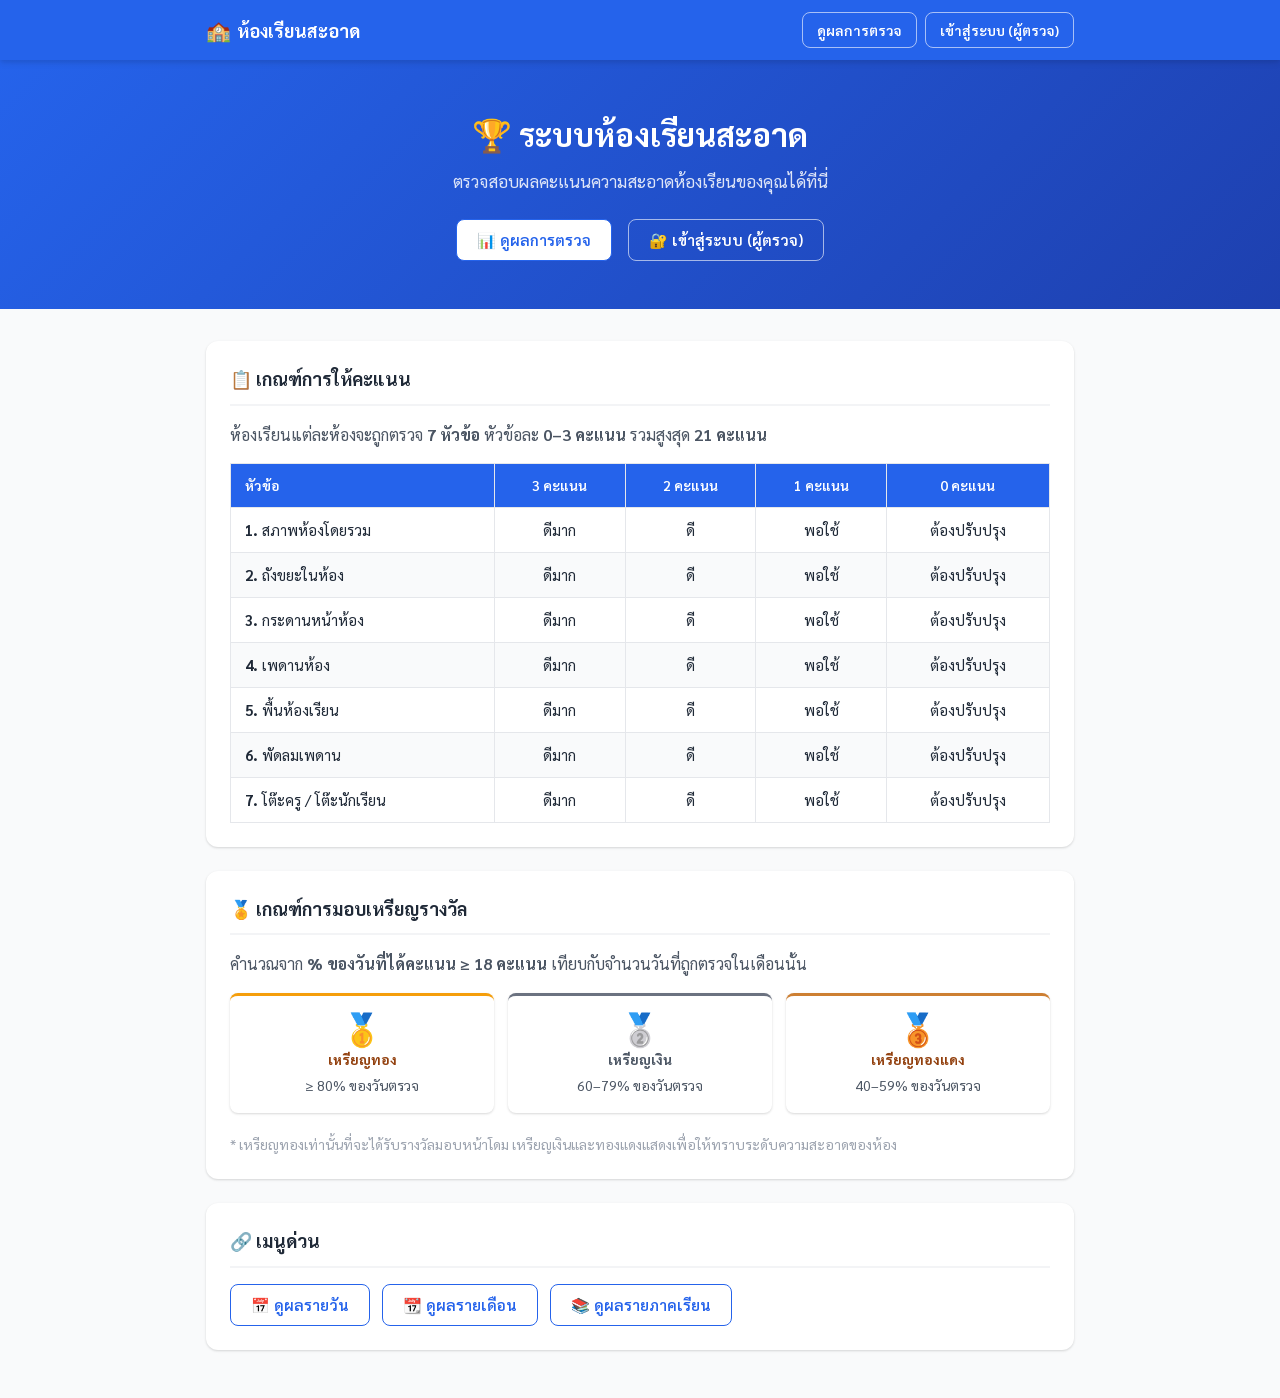
==== index.html @ 4c231464 "Update index.html" ====
<!DOCTYPE html>
<html lang="th">
<head>
  <meta charset="UTF-8" />
  <meta name="viewport" content="width=device-width, initial-scale=1.0" />
  <title>ห้องเรียนสะอาด</title>
  <link rel="preconnect" href="https://fonts.googleapis.com" />
  <link rel="preconnect" href="https://fonts.gstatic.com" crossorigin />
  <link href="https://fonts.googleapis.com/css2?family=Sarabun:wght@400;500;600;700&display=swap" rel="stylesheet" />
  <link rel="stylesheet" href="css/style.css" />
</head>
<body>

  <!-- ── Navbar ─────────────────────────────────────────── -->
  <nav class="navbar">
    <div class="container">
      <a href="index.html" class="navbar-brand">
        <span>🏫</span>ห้องเรียนสะอาด
      </a>
      <div class="navbar-menu">
        <a href="report.html" class="btn btn-ghost btn-sm">ดูผลการตรวจ</a>
        <a href="login.html" class="btn btn-ghost btn-sm" id="btn-inspector">เข้าสู่ระบบ (ผู้ตรวจ)</a>
      </div>
    </div>
  </nav>

  <!-- ── Hero ───────────────────────────────────────────── -->
  <section class="hero">
    <div class="container">
      <h1>🏆 ระบบห้องเรียนสะอาด</h1>
      <p>ตรวจสอบผลคะแนนความสะอาดห้องเรียนของคุณได้ที่นี่</p>
      <div class="hero-actions">
        <a href="report.html" class="btn btn-outline">📊 ดูผลการตรวจ</a>
        <a href="login.html" class="btn btn-ghost" id="hero-btn-inspector">🔐 เข้าสู่ระบบ (ผู้ตรวจ)</a>
      </div>
    </div>
  </section>

  <!-- ── Content ────────────────────────────────────────── -->
  <main class="container" style="padding-bottom: 3rem;">

    <!-- เกณฑ์การตรวจ -->
    <div class="card mb-6">
      <div class="card-title">📋 เกณฑ์การให้คะแนน</div>
      <p style="margin-bottom: 1rem;">
        ห้องเรียนแต่ละห้องจะถูกตรวจ <strong>7 หัวข้อ</strong>
        หัวข้อละ <strong>0–3 คะแนน</strong> รวมสูงสุด <strong>21 คะแนน</strong>
      </p>
      <div style="overflow-x: auto;">
        <table class="report-table">
          <thead>
            <tr>
              <th class="col-left">หัวข้อ</th>
              <th>3 คะแนน</th>
              <th>2 คะแนน</th>
              <th>1 คะแนน</th>
              <th>0 คะแนน</th>
            </tr>
          </thead>
          <tbody id="criteria-table-body"></tbody>
        </table>
      </div>
    </div>

    <!-- เกณฑ์เหรียญ -->
    <div class="card mb-6">
      <div class="card-title">🏅 เกณฑ์การมอบเหรียญรางวัล</div>
      <p style="margin-bottom: 1rem;">
        คำนวณจาก <strong>% ของวันที่ได้คะแนน ≥ 18 คะแนน</strong>
        เทียบกับจำนวนวันที่ถูกตรวจในเดือนนั้น
      </p>
      <div class="stat-grid">
        <div class="stat-box gold">
          <div class="stat-box-number">🥇</div>
          <div class="stat-box-label" style="font-weight:700; color:#92400e;">เหรียญทอง</div>
          <div class="stat-box-label">≥ 80% ของวันตรวจ</div>
        </div>
        <div class="stat-box silver">
          <div class="stat-box-number">🥈</div>
          <div class="stat-box-label" style="font-weight:700; color:#4b5563;">เหรียญเงิน</div>
          <div class="stat-box-label">60–79% ของวันตรวจ</div>
        </div>
        <div class="stat-box bronze">
          <div class="stat-box-number">🥉</div>
          <div class="stat-box-label" style="font-weight:700; color:#92400e;">เหรียญทองแดง</div>
          <div class="stat-box-label">40–59% ของวันตรวจ</div>
        </div>
      </div>
      <p class="text-muted mt-2">
        * เหรียญทองเท่านั้นที่จะได้รับรางวัลมอบหน้าโดม
        เหรียญเงินและทองแดงแสดงเพื่อให้ทราบระดับความสะอาดของห้อง
      </p>
    </div>

    <!-- ลิงก์ด่วน -->
    <div class="card">
      <div class="card-title">🔗 เมนูด่วน</div>
      <div style="display: flex; flex-wrap: wrap; gap: .75rem;">
        <a href="report.html?view=daily" class="btn btn-outline">
          📅 ดูผลรายวัน
        </a>
        <a href="report.html?view=monthly" class="btn btn-outline">
          📆 ดูผลรายเดือน
        </a>
        <a href="report.html?view=term" class="btn btn-outline">
          📚 ดูผลรายภาคเรียน
        </a>
      </div>
    </div>

  </main>

  <!-- ── Scripts ─────────────────────────────────────────── -->
  <script src="js/config.js"></script>
  <script src="js/auth.js"></script>
  <script src="js/api.js"></script>
  <script>
    // ── แสดงหัวข้อการตรวจในตาราง ────────────────────────
    const tbody = document.getElementById('criteria-table-body');
    CONFIG.CRITERIA.forEach((label, i) => {
      const tr = document.createElement('tr');
      tr.innerHTML = `
        <td class="col-left"><strong>${i + 1}.</strong> ${label}</td>
        <td>ดีมาก</td>
        <td>ดี</td>
        <td>พอใช้</td>
        <td>ต้องปรับปรุง</td>
      `;
      tbody.appendChild(tr);
    });

    // ── ถ้า login อยู่แล้ว เปลี่ยนปุ่มเป็น "คีย์คะแนน" ─
    if (isLoggedIn()) {
      const session = getSession();
      document.getElementById('btn-inspector').textContent      = '📝 คีย์คะแนน';
      document.getElementById('btn-inspector').href             = 'input.html';
      document.getElementById('hero-btn-inspector').textContent = `📝 คีย์คะแนน (${session.display_name})`;
      document.getElementById('hero-btn-inspector').href        = 'input.html';
    }

    // ── ถ้าเป็น admin เพิ่มปุ่มเปิด/ปิดระบบ ─────────────
    if (isAdmin()) {
      const adminBar = document.createElement('div');
      adminBar.className = 'card mb-6';
      adminBar.style.borderLeft = '4px solid var(--primary)';
      adminBar.innerHTML = `
        <div class="card-title">⚙️ จัดการระบบ (Admin)</div>
        <div class="flex items-center gap-3" style="flex-wrap:wrap;">
          <div id="system-status" class="text-muted">กำลังตรวจสอบสถานะ...</div>
          <button class="btn btn-outline" id="btn-toggle-system">⏳ โหลด...</button>
        </div>
        <p class="text-muted mt-2" style="font-size:.875rem;">
          เมื่อปิดระบบ เด็กสภาจะไม่สามารถคีย์คะแนนได้ แต่ทุกคนยังดูผลได้ตามปกติ
        </p>
      `;
      // แทรกก่อน card เกณฑ์การตรวจ
      const mainEl = document.querySelector('main .container') || document.querySelector('main');
      mainEl.insertBefore(adminBar, mainEl.firstChild);

      // โหลดสถานะปัจจุบัน
      async function loadSystemStatus() {
        const res = await API.getSystemStatus();
        updateSystemUI(res.system_open);
      }

      function updateSystemUI(isOpen) {
        const statusEl = document.getElementById('system-status');
        const btnEl    = document.getElementById('btn-toggle-system');
        if (isOpen) {
          statusEl.innerHTML = '<span class="badge-pass">✅ ระบบเปิดอยู่</span>';
          btnEl.textContent  = '🔒 ปิดการคีย์คะแนน';
          btnEl.className    = 'btn btn-danger';
        } else {
          statusEl.innerHTML = '<span class="badge-fail">🔒 ระบบปิดอยู่</span>';
          btnEl.textContent  = '🔓 เปิดการคีย์คะแนน';
          btnEl.className    = 'btn btn-success';
        }
      }

      document.getElementById('btn-toggle-system').addEventListener('click', async () => {
        const btn = document.getElementById('btn-toggle-system');
        btn.disabled    = true;
        btn.textContent = '⏳ กำลังดำเนินการ...';
        try {
          const res = await API.toggleSystem();
          if (res.success) {
            updateSystemUI(res.system_open);
          } else {
            alert('เกิดข้อผิดพลาด: ' + res.message);
            btn.disabled = false;
          }
        } catch (err) {
          alert('เชื่อมต่อ server ไม่ได้');
          btn.disabled = false;
        }
      });

      loadSystemStatus();
    }
  </script>

</body>
</html>
---- css/style.css ----
/* ============================================================
   style.css
   ตกแต่งทุกหน้าของระบบห้องเรียนสะอาด
   ============================================================ */

/* ── Reset & Base ─────────────────────────────────────────── */
*, *::before, *::after {
  box-sizing: border-box;
  margin: 0;
  padding: 0;
}

:root {
  --primary       : #2563eb;
  --primary-dark  : #1d4ed8;
  --primary-light : #eff6ff;
  --success       : #16a34a;
  --success-light : #f0fdf4;
  --danger        : #dc2626;
  --danger-light  : #fef2f2;
  --warning       : #d97706;
  --warning-light : #fffbeb;
  --gray-50       : #f9fafb;
  --gray-100      : #f3f4f6;
  --gray-200      : #e5e7eb;
  --gray-400      : #9ca3af;
  --gray-600      : #4b5563;
  --gray-800      : #1f2937;
  --white         : #ffffff;
  --radius        : 8px;
  --radius-lg     : 12px;
  --shadow        : 0 1px 3px rgba(0,0,0,.10), 0 1px 2px rgba(0,0,0,.06);
  --shadow-md     : 0 4px 6px rgba(0,0,0,.07), 0 2px 4px rgba(0,0,0,.06);
  --transition    : .2s ease;
  --gold          : #f59e0b;
  --gold-light    : #fffbeb;
  --silver        : #6b7280;
  --silver-light  : #f3f4f6;
  --bronze        : #92400e;
  --bronze-light  : #fef3c7;
}

html { font-size: 16px; }

body {
  font-family: 'Sarabun', 'Noto Sans Thai', sans-serif;
  background : var(--gray-50);
  color      : var(--gray-800);
  min-height : 100vh;
  line-height: 1.6;
}

/* ── Typography ───────────────────────────────────────────── */
h1 { font-size: 1.75rem; font-weight: 700; }
h2 { font-size: 1.375rem; font-weight: 700; }
h3 { font-size: 1.125rem; font-weight: 600; }
p  { color: var(--gray-600); }

/* ── Layout ───────────────────────────────────────────────── */
.container {
  max-width : 900px;
  margin    : 0 auto;
  padding   : 0 1rem;
}

.container-sm {
  max-width: 480px;
  margin   : 0 auto;
  padding  : 0 1rem;
}

/* ── Navbar ───────────────────────────────────────────────── */
.navbar {
  background   : var(--primary);
  color        : var(--white);
  padding      : .75rem 0;
  box-shadow   : var(--shadow-md);
  position     : sticky;
  top          : 0;
  z-index      : 100;
}

.navbar .container {
  display        : flex;
  align-items    : center;
  justify-content: space-between;
}

.navbar-brand {
  font-size  : 1.125rem;
  font-weight: 700;
  color      : var(--white);
  text-decoration: none;
}

.navbar-brand span {
  font-size  : 1.25rem;
  margin-right: .4rem;
}

.navbar-menu {
  display    : flex;
  align-items: center;
  gap        : .5rem;
}

.navbar-user {
  font-size: .875rem;
  opacity  : .85;
}

/* ── Buttons ──────────────────────────────────────────────── */
.btn {
  display        : inline-flex;
  align-items    : center;
  justify-content: center;
  gap            : .375rem;
  padding        : .5rem 1.25rem;
  border-radius  : var(--radius);
  border         : none;
  font-size      : .9375rem;
  font-family    : inherit;
  font-weight    : 600;
  cursor         : pointer;
  transition     : background var(--transition), transform var(--transition);
  text-decoration: none;
  white-space    : nowrap;
}

.btn:active { transform: scale(.97); }

.btn-primary {
  background: var(--primary);
  color     : var(--white);
}
.btn-primary:hover { background: var(--primary-dark); }

.btn-success {
  background: var(--success);
  color     : var(--white);
}
.btn-success:hover { background: #15803d; }

.btn-danger {
  background: var(--danger);
  color     : var(--white);
}
.btn-danger:hover { background: #b91c1c; }

.btn-outline {
  background: var(--white);
  color     : var(--primary);
  border    : 1.5px solid var(--primary);
}
.btn-outline:hover {
  background: var(--primary-light);
}

.btn-ghost {
  background: transparent;
  color     : var(--white);
  border    : 1.5px solid rgba(255,255,255,.6);
}
.btn-ghost:hover { background: rgba(255,255,255,.15); }

.btn-sm {
  padding  : .375rem .875rem;
  font-size: .875rem;
}

.btn-full { width: 100%; }

.btn:disabled {
  opacity: .55;
  cursor : not-allowed;
  transform: none;
}

/* ── Card ─────────────────────────────────────────────────── */
.card {
  background   : var(--white);
  border-radius: var(--radius-lg);
  box-shadow   : var(--shadow);
  padding      : 1.5rem;
}

.card-title {
  font-size    : 1.125rem;
  font-weight  : 700;
  margin-bottom: 1rem;
  padding-bottom: .625rem;
  border-bottom: 2px solid var(--gray-100);
}

/* ── Form ─────────────────────────────────────────────────── */
.form-group {
  margin-bottom: 1.125rem;
}

.form-label {
  display      : block;
  font-weight  : 600;
  font-size    : .9375rem;
  margin-bottom: .375rem;
  color        : var(--gray-800);
}

.form-control {
  width        : 100%;
  padding      : .5625rem .875rem;
  border       : 1.5px solid var(--gray-200);
  border-radius: var(--radius);
  font-size    : 1rem;
  font-family  : inherit;
  color        : var(--gray-800);
  background   : var(--white);
  transition   : border-color var(--transition), box-shadow var(--transition);
  appearance   : none;
}

.form-control:focus {
  outline     : none;
  border-color: var(--primary);
  box-shadow  : 0 0 0 3px rgba(37,99,235,.15);
}

select.form-control { cursor: pointer; }

/* ── Score Input (หน้าคีย์คะแนน) ─────────────────────────── */
.score-table {
  width          : 100%;
  border-collapse: collapse;
  font-size      : .9375rem;
}

.score-table th,
.score-table td {
  padding: .625rem .75rem;
  text-align: left;
  border-bottom: 1px solid var(--gray-100);
}

.score-table th {
  background : var(--gray-50);
  font-weight: 600;
  color      : var(--gray-600);
  font-size  : .875rem;
}

.score-table tbody tr:last-child td { border-bottom: none; }

.score-table tbody tr:hover { background: var(--gray-50); }

/* Radio score buttons 0-3 */
.score-options {
  display: flex;
  gap    : .375rem;
}

.score-options input[type="radio"] { display: none; }

.score-options label {
  display        : flex;
  align-items    : center;
  justify-content: center;
  width          : 2.25rem;
  height         : 2.25rem;
  border-radius  : var(--radius);
  border         : 1.5px solid var(--gray-200);
  font-weight    : 700;
  font-size      : 1rem;
  cursor         : pointer;
  transition     : all var(--transition);
  color          : var(--gray-600);
}

.score-options input[type="radio"]:checked + label {
  background  : var(--primary);
  border-color: var(--primary);
  color       : var(--white);
}

.score-options label:hover {
  border-color: var(--primary);
  color       : var(--primary);
}

.score-total-row td {
  font-weight: 700;
  font-size  : 1rem;
  background : var(--primary-light) !important;
  color      : var(--primary);
}

/* ── Alert / Toast ────────────────────────────────────────── */
.alert {
  padding      : .75rem 1rem;
  border-radius: var(--radius);
  font-size    : .9375rem;
  font-weight  : 500;
  margin-bottom: 1rem;
}

.alert-success {
  background: var(--success-light);
  color     : var(--success);
  border    : 1px solid #bbf7d0;
}

.alert-danger {
  background: var(--danger-light);
  color     : var(--danger);
  border    : 1px solid #fecaca;
}

.alert-warning {
  background: var(--warning-light);
  color     : var(--warning);
  border    : 1px solid #fde68a;
}

/* ── Table (สรุปผล) ───────────────────────────────────────── */
.report-table {
  width          : 100%;
  border-collapse: collapse;
  font-size      : .9375rem;
}

.report-table th,
.report-table td {
  padding   : .625rem .875rem;
  text-align: center;
  border    : 1px solid var(--gray-200);
}

.report-table th {
  background : var(--primary);
  color      : var(--white);
  font-weight: 600;
  font-size  : .875rem;
}

.report-table th.col-left,
.report-table td.col-left {
  text-align: left;
}

.report-table tbody tr:nth-child(even) {
  background: var(--gray-50);
}

.report-table tbody tr:hover {
  background: var(--primary-light);
}

/* ── Medal badges ─────────────────────────────────────────── */
.medal-badge {
  display      : inline-flex;
  align-items  : center;
  gap          : .25rem;
  padding      : .25rem .625rem;
  border-radius: 999px;
  font-size    : .8125rem;
  font-weight  : 700;
}

.medal-gold {
  background: var(--gold-light);
  color     : #92400e;
  border    : 1px solid #fcd34d;
}

.medal-silver {
  background: var(--silver-light);
  color     : var(--silver);
  border    : 1px solid var(--gray-200);
}

.medal-bronze {
  background: var(--bronze-light);
  color     : var(--bronze);
  border    : 1px solid #fcd34d;
}

/* ── Passed / Failed badge ────────────────────────────────── */
.badge-pass {
  background: var(--success-light);
  color     : var(--success);
  border    : 1px solid #bbf7d0;
  padding   : .2rem .6rem;
  border-radius: 999px;
  font-size : .8125rem;
  font-weight: 600;
}

.badge-fail {
  background: var(--danger-light);
  color     : var(--danger);
  border    : 1px solid #fecaca;
  padding   : .2rem .6rem;
  border-radius: 999px;
  font-size : .8125rem;
  font-weight: 600;
}

/* ── Loading spinner ──────────────────────────────────────── */
.spinner-wrap {
  display        : flex;
  flex-direction : column;
  align-items    : center;
  justify-content: center;
  padding        : 3rem 0;
  gap            : .75rem;
  color          : var(--gray-400);
}

.spinner {
  width        : 2rem;
  height       : 2rem;
  border       : 3px solid var(--gray-200);
  border-top   : 3px solid var(--primary);
  border-radius: 50%;
  animation    : spin .7s linear infinite;
}

@keyframes spin {
  to { transform: rotate(360deg); }
}

/* ── Filter bar ───────────────────────────────────────────── */
.filter-bar {
  display   : flex;
  flex-wrap : wrap;
  gap       : .75rem;
  align-items: flex-end;
  margin-bottom: 1.25rem;
}

.filter-bar .form-group { margin-bottom: 0; }

/* ── Summary stat boxes ───────────────────────────────────── */
.stat-grid {
  display              : grid;
  grid-template-columns: repeat(auto-fit, minmax(140px, 1fr));
  gap                  : .875rem;
  margin-bottom        : 1.25rem;
}

.stat-box {
  background   : var(--white);
  border-radius: var(--radius);
  padding      : 1rem;
  text-align   : center;
  box-shadow   : var(--shadow);
  border-top   : 3px solid var(--gray-200);
}

.stat-box.gold   { border-top-color: var(--gold); }
.stat-box.silver { border-top-color: var(--silver); }
.stat-box.bronze { border-top-color: #cd7f32; }

.stat-box-number {
  font-size  : 2rem;
  font-weight: 700;
  line-height: 1;
}

.stat-box-label {
  font-size : .875rem;
  color     : var(--gray-600);
  margin-top: .25rem;
}

/* ── Page hero (หน้าหลัก) ─────────────────────────────────── */
.hero {
  background   : linear-gradient(135deg, var(--primary) 0%, #1e40af 100%);
  color        : var(--white);
  padding      : 3rem 0;
  text-align   : center;
  margin-bottom: 2rem;
}

.hero h1 { font-size: 2rem; margin-bottom: .5rem; }
.hero p  { color: rgba(255,255,255,.85); font-size: 1.0625rem; }

.hero-actions {
  display        : flex;
  justify-content: center;
  gap            : 1rem;
  margin-top     : 1.5rem;
  flex-wrap      : wrap;
}

/* ── Utility ──────────────────────────────────────────────── */
.mt-1 { margin-top: .25rem; }
.mt-2 { margin-top: .5rem; }
.mt-3 { margin-top: .75rem; }
.mt-4 { margin-top: 1rem; }
.mb-4 { margin-bottom: 1rem; }
.mb-6 { margin-bottom: 1.5rem; }
.text-center { text-align: center; }
.text-right  { text-align: right; }
.text-muted  { color: var(--gray-400); font-size: .875rem; }
.text-success { color: var(--success); }
.text-danger  { color: var(--danger); }
.hidden { display: none !important; }
.flex   { display: flex; }
.gap-2  { gap: .5rem; }
.gap-3  { gap: .75rem; }
.items-center { align-items: center; }
.justify-between { justify-content: space-between; }

/* ── Responsive ───────────────────────────────────────────── */
@media (max-width: 640px) {
  h1 { font-size: 1.5rem; }
  .hero h1 { font-size: 1.625rem; }
  .hero { padding: 2rem 0; }

  .score-table th:nth-child(1),
  .score-table td:nth-child(1) {
    font-size: .875rem;
  }

  .filter-bar { flex-direction: column; }
  .filter-bar .form-group,
  .filter-bar .btn { width: 100%; }

  .stat-grid { grid-template-columns: repeat(3, 1fr); }

  .report-table { font-size: .8125rem; }
  .report-table th,
  .report-table td { padding: .5rem .5rem; }
}
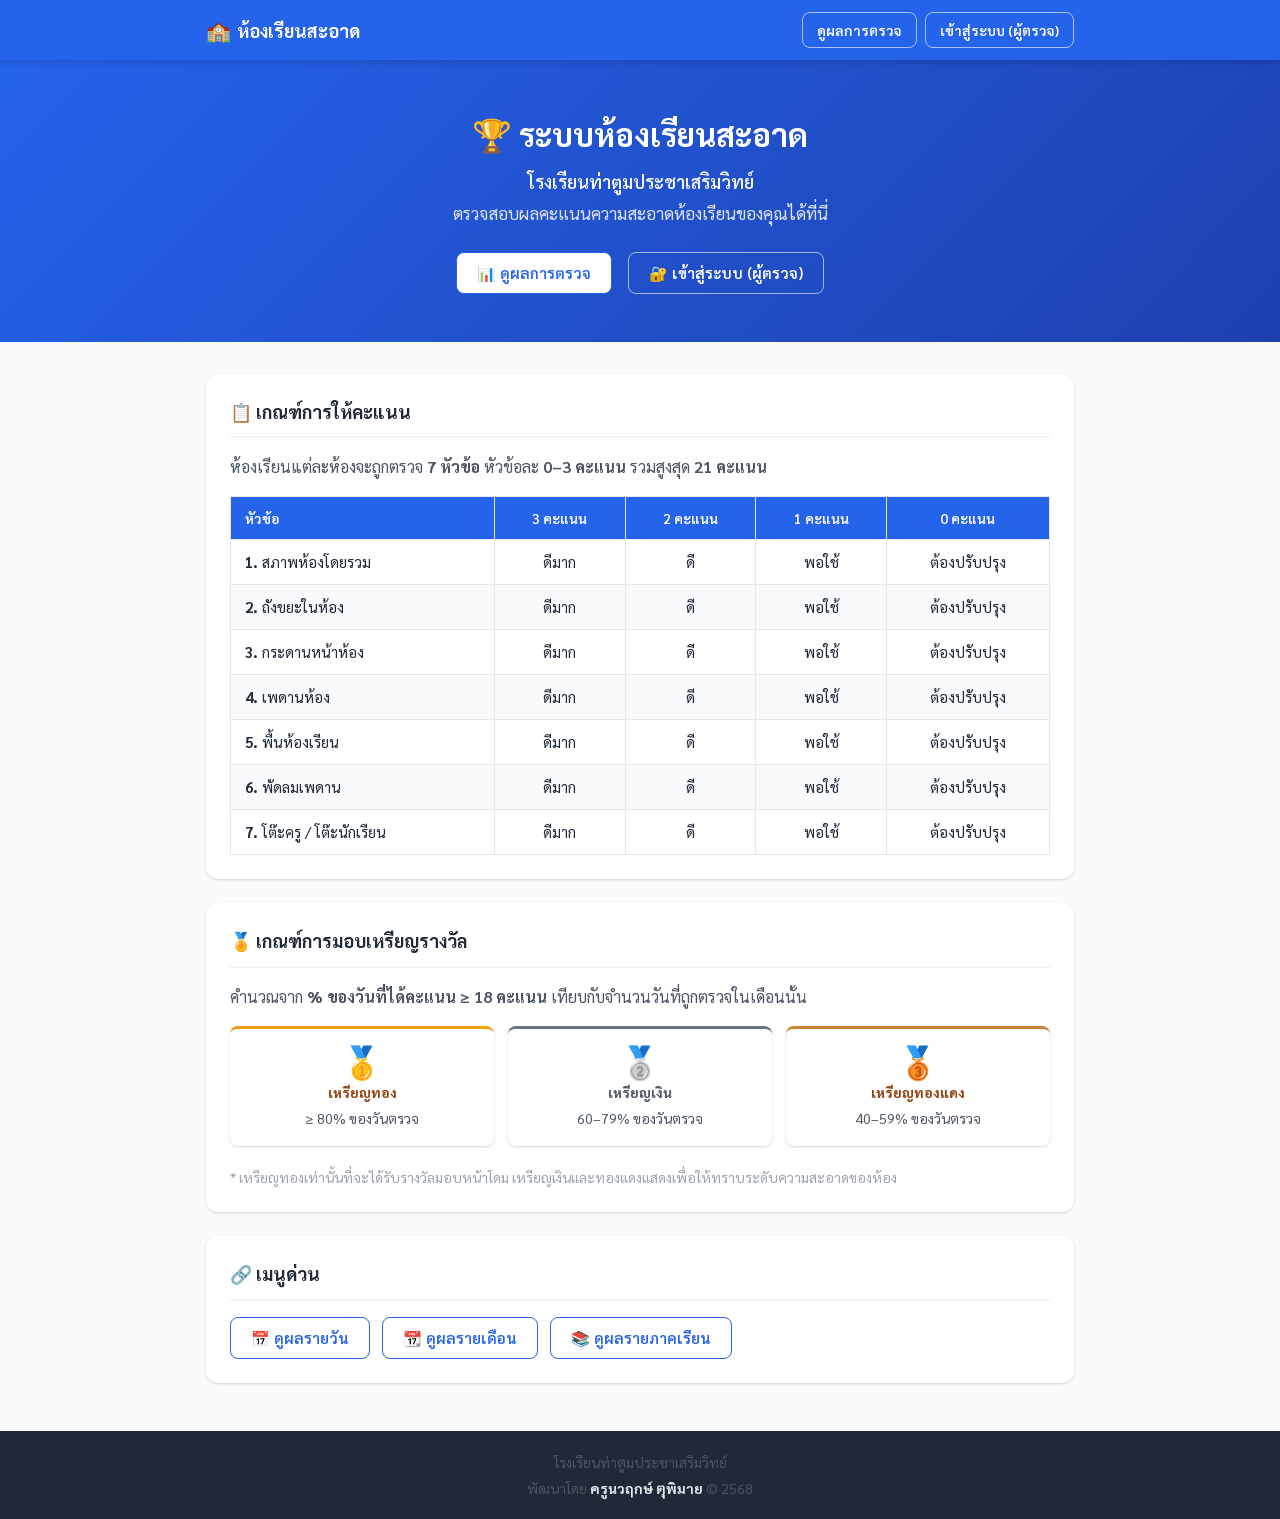
==== commit 3f93d759: "Update index.html" ====
--- a/index.html
+++ b/index.html
@@ -28,6 +28,9 @@
   <section class="hero">
     <div class="container">
       <h1>🏆 ระบบห้องเรียนสะอาด</h1>
+      <p style="font-size:1.125rem; font-weight:600; color:rgba(255,255,255,.95); margin-bottom:.25rem;">
+        โรงเรียนท่าตูมประชาเสริมวิทย์
+      </p>
       <p>ตรวจสอบผลคะแนนความสะอาดห้องเรียนของคุณได้ที่นี่</p>
       <div class="hero-actions">
         <a href="report.html" class="btn btn-outline">📊 ดูผลการตรวจ</a>
@@ -110,7 +113,11 @@
 
   </main>
 
-  <!-- ── Scripts ─────────────────────────────────────────── -->
+  <!-- ── Footer ─────────────────────────────────────────── -->
+  <footer style="background:var(--gray-800); color:var(--gray-400); text-align:center; padding:1.25rem 1rem; font-size:.875rem;">
+    <p>โรงเรียนท่าตูมประชาเสริมวิทย์</p>
+    <p style="margin-top:.25rem;">พัฒนาโดย <strong style="color:var(--gray-200);">ครูนวฤกษ์ ตุพิมาย</strong> © 2568</p>
+  </footer>
   <script src="js/config.js"></script>
   <script src="js/auth.js"></script>
   <script src="js/api.js"></script>
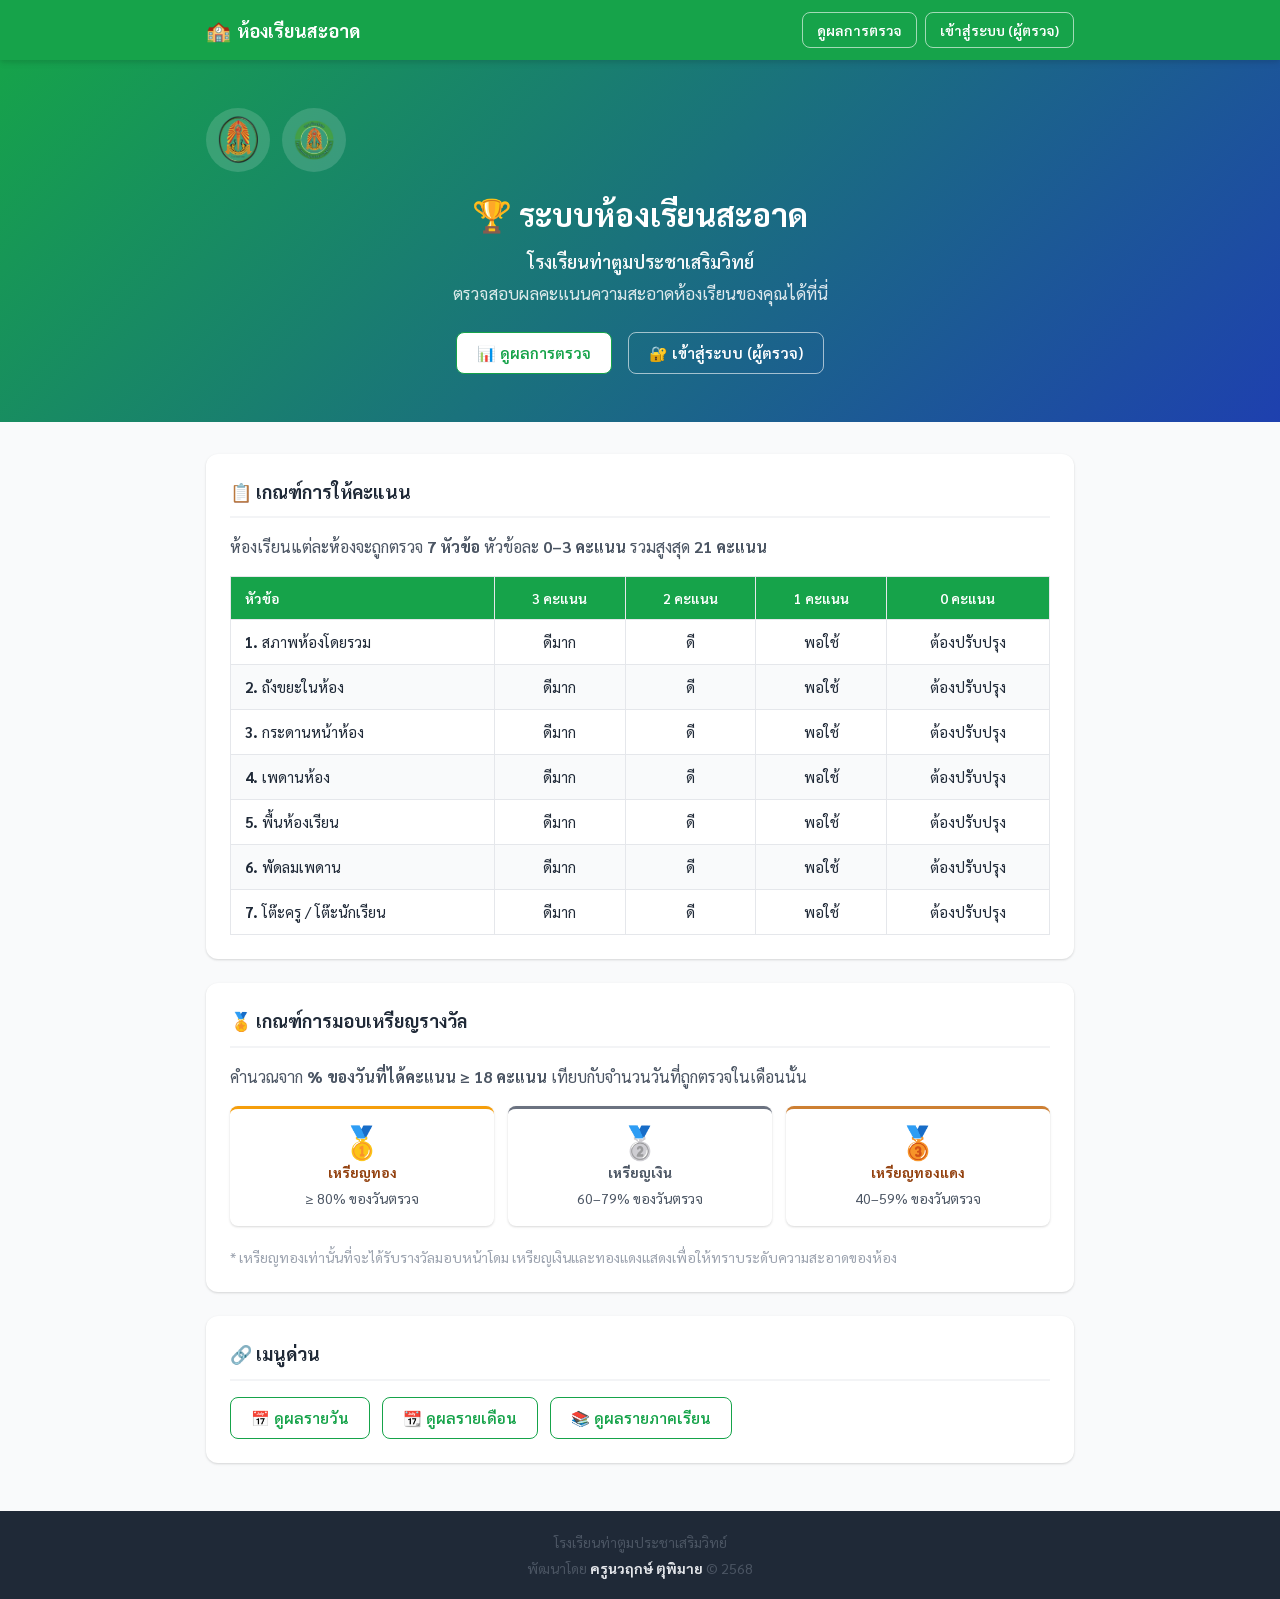
==== commit 089a5647: "Update index.html" ====
--- a/index.html
+++ b/index.html
@@ -27,6 +27,13 @@
   <!-- ── Hero ───────────────────────────────────────────── -->
   <section class="hero">
     <div class="container">
+      <!-- โลโก้ -->
+      <div style="display:flex; align-items:center; gap:.75rem; margin-bottom:1rem;">
+        <img src="images/school-logo.png" alt="โลโก้โรงเรียน"
+             style="width:64px; height:64px; object-fit:contain; border-radius:50%; background:rgba(255,255,255,.15); padding:4px;" />
+        <img src="images/council-logo.png" alt="โลโก้สภานักเรียน"
+             style="width:64px; height:64px; object-fit:contain; border-radius:50%; background:rgba(255,255,255,.15); padding:4px;" />
+      </div>
       <h1>🏆 ระบบห้องเรียนสะอาด</h1>
       <p style="font-size:1.125rem; font-weight:600; color:rgba(255,255,255,.95); margin-bottom:.25rem;">
         โรงเรียนท่าตูมประชาเสริมวิทย์
--- a/css/style.css
+++ b/css/style.css
@@ -11,9 +11,9 @@
 }
 
 :root {
-  --primary       : #2563eb;
-  --primary-dark  : #1d4ed8;
-  --primary-light : #eff6ff;
+  --primary       : #16A34A;
+  --primary-dark  : #15803D;
+  --primary-light : #F0FDF4;
   --success       : #16a34a;
   --success-light : #f0fdf4;
   --danger        : #dc2626;
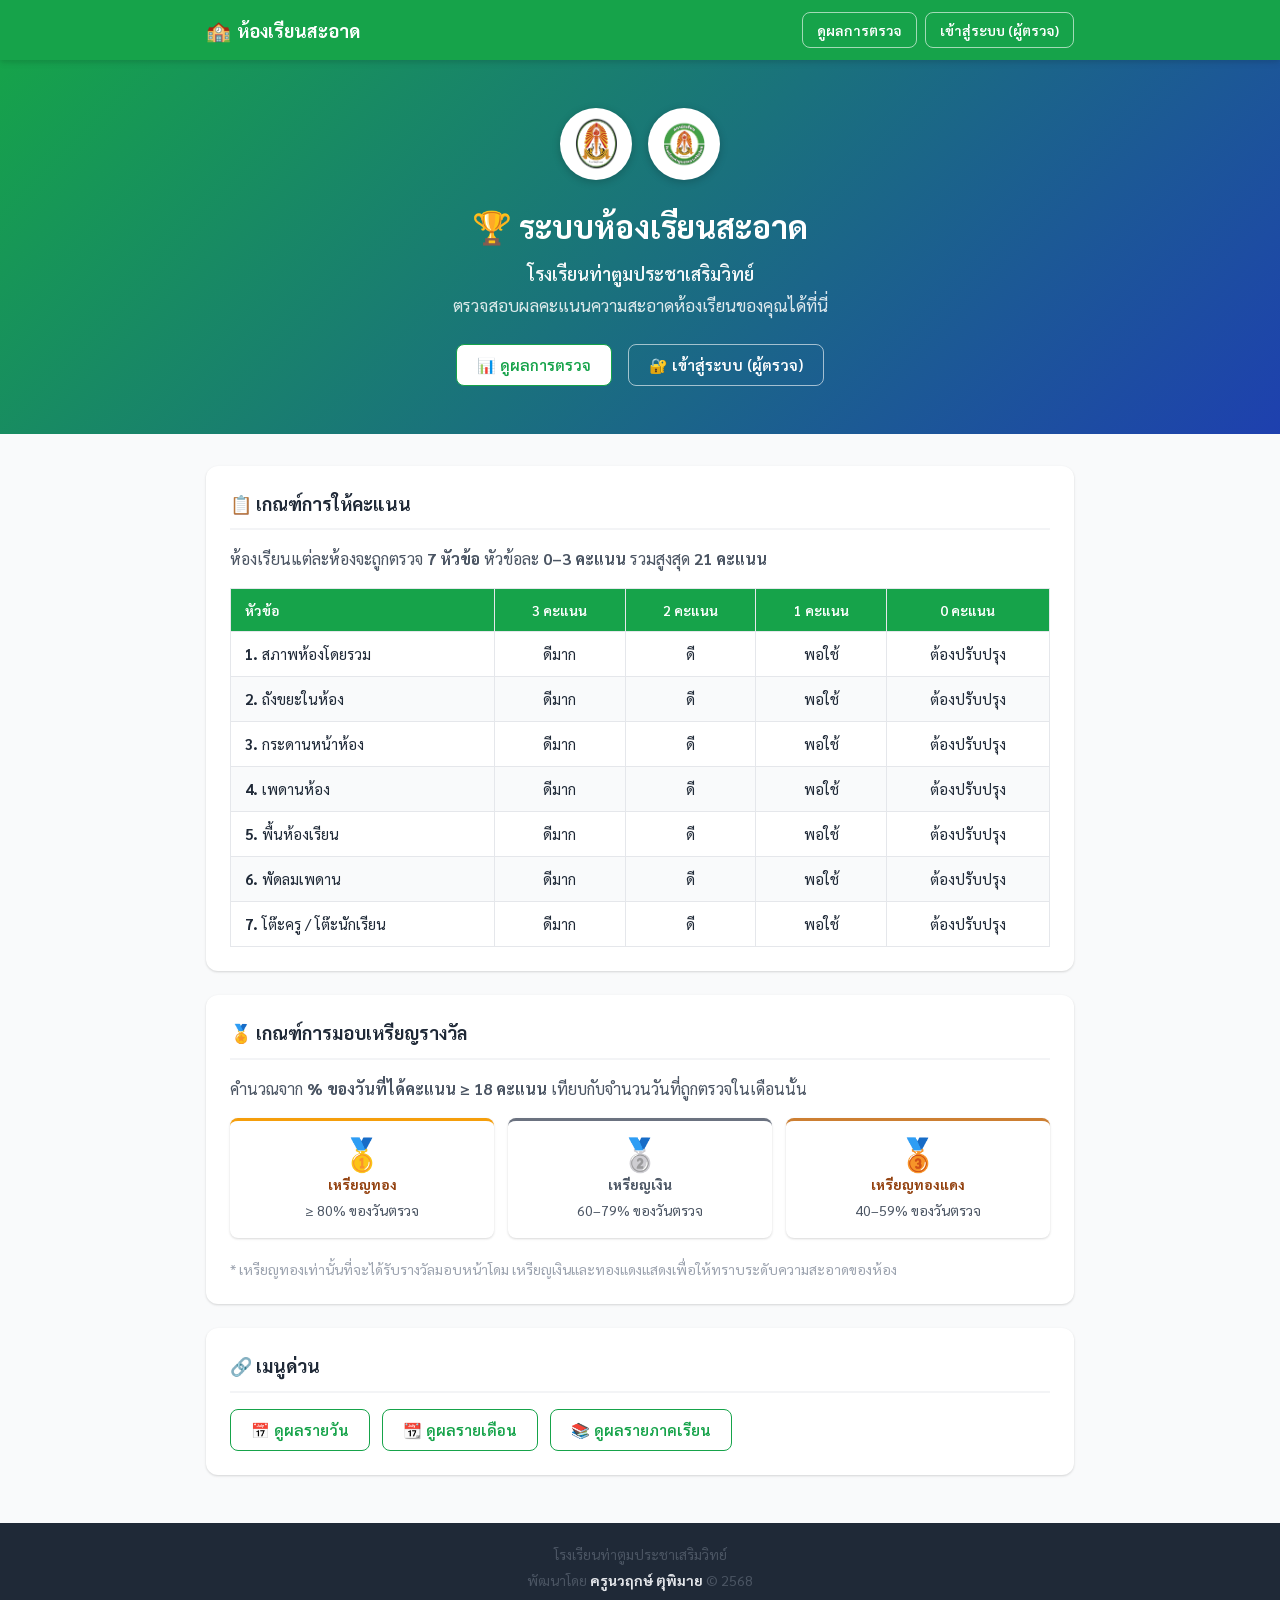
==== commit 421523a9: "Update index.html" ====
--- a/index.html
+++ b/index.html
@@ -28,11 +28,11 @@
   <section class="hero">
     <div class="container">
       <!-- โลโก้ -->
-      <div style="display:flex; align-items:center; gap:.75rem; margin-bottom:1rem;">
+      <div style="display:flex; align-items:center; justify-content:center; gap:1rem; margin-bottom:1.25rem;">
         <img src="images/school-logo.png" alt="โลโก้โรงเรียน"
-             style="width:64px; height:64px; object-fit:contain; border-radius:50%; background:rgba(255,255,255,.15); padding:4px;" />
+             style="width:72px; height:72px; object-fit:contain; border-radius:50%; background:#ffffff; padding:6px; box-shadow:0 2px 8px rgba(0,0,0,.2);" />
         <img src="images/council-logo.png" alt="โลโก้สภานักเรียน"
-             style="width:64px; height:64px; object-fit:contain; border-radius:50%; background:rgba(255,255,255,.15); padding:4px;" />
+             style="width:72px; height:72px; object-fit:contain; border-radius:50%; background:#ffffff; padding:6px; box-shadow:0 2px 8px rgba(0,0,0,.2);" />
       </div>
       <h1>🏆 ระบบห้องเรียนสะอาด</h1>
       <p style="font-size:1.125rem; font-weight:600; color:rgba(255,255,255,.95); margin-bottom:.25rem;">
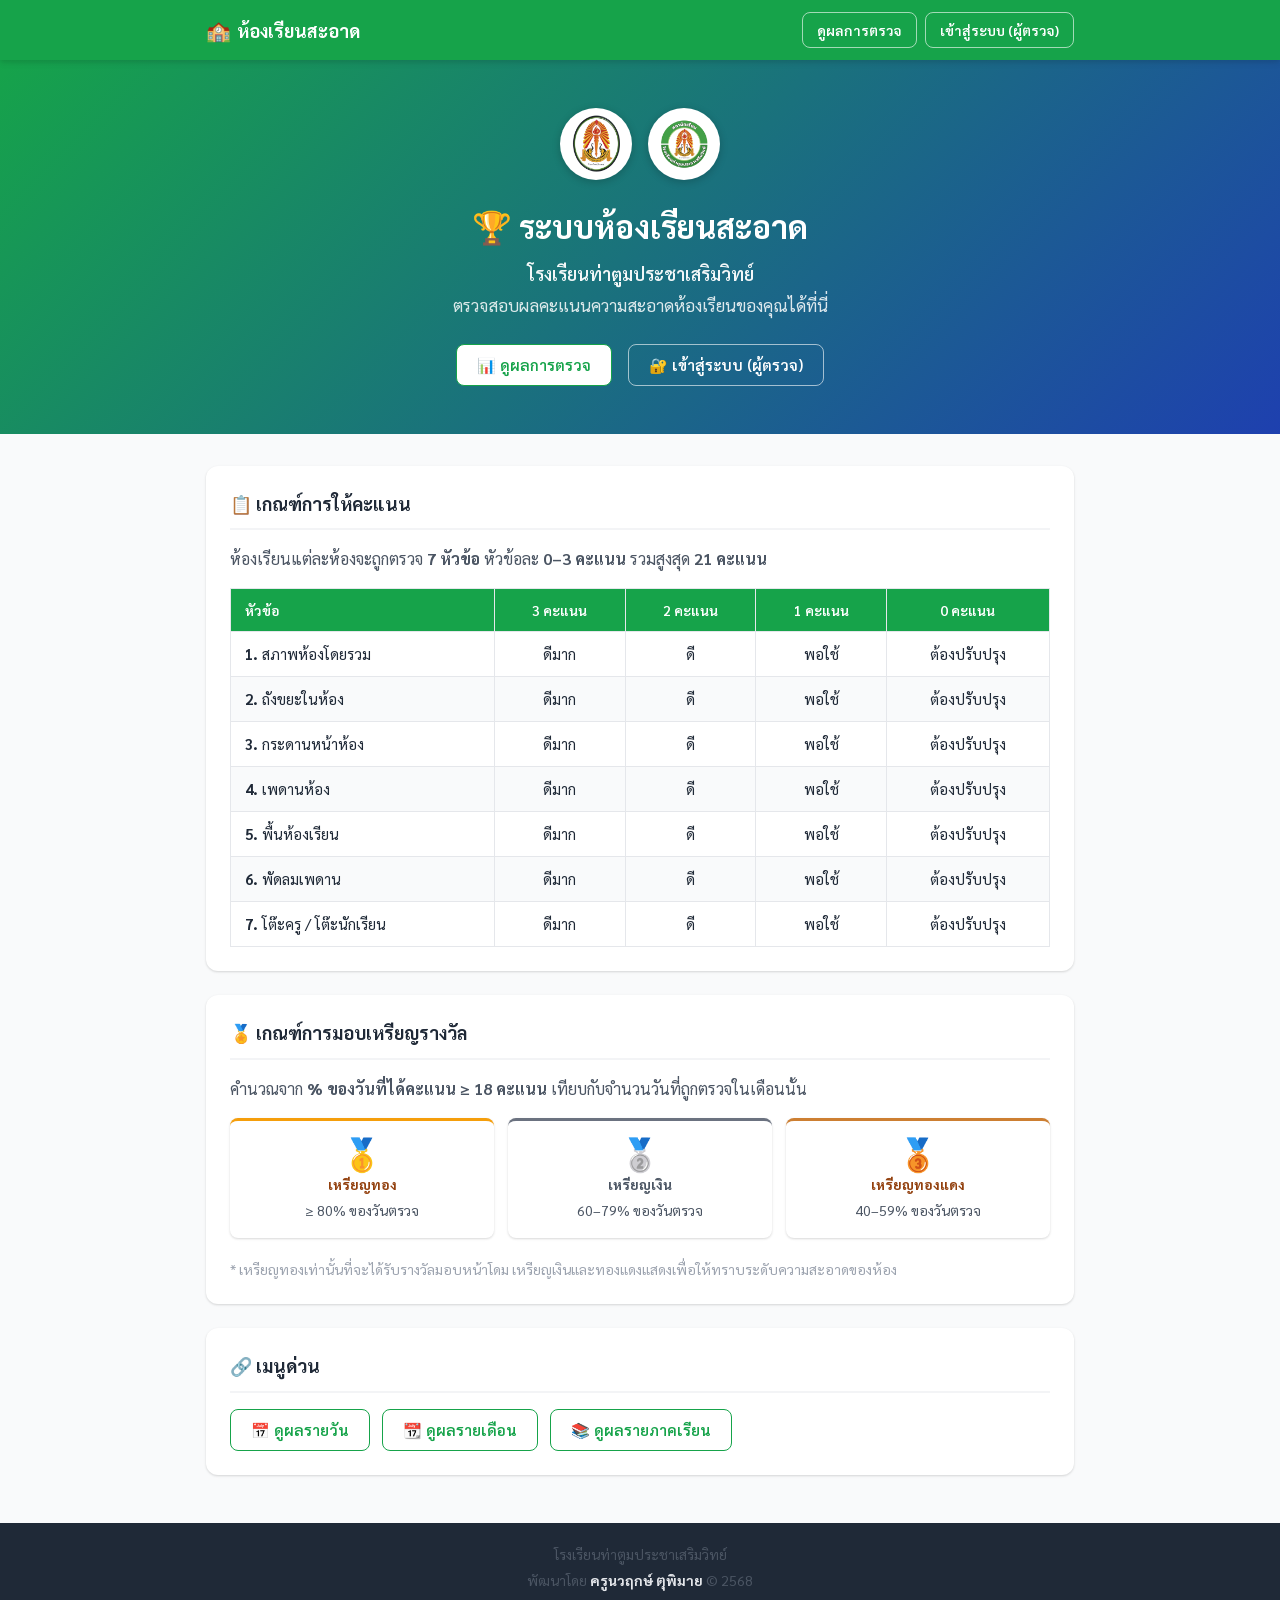
==== commit 1f6b9b9e: "Update index.html" ====
--- a/index.html
+++ b/index.html
@@ -30,9 +30,9 @@
       <!-- โลโก้ -->
       <div style="display:flex; align-items:center; justify-content:center; gap:1rem; margin-bottom:1.25rem;">
         <img src="images/school-logo.png" alt="โลโก้โรงเรียน"
-             style="width:72px; height:72px; object-fit:contain; border-radius:50%; background:#ffffff; padding:6px; box-shadow:0 2px 8px rgba(0,0,0,.2);" />
+             style="width:72px; height:72px; object-fit:contain; border-radius:50%; background:#ffffff; padding:2px; box-shadow:0 2px 8px rgba(0,0,0,.2);" />
         <img src="images/council-logo.png" alt="โลโก้สภานักเรียน"
-             style="width:72px; height:72px; object-fit:contain; border-radius:50%; background:#ffffff; padding:6px; box-shadow:0 2px 8px rgba(0,0,0,.2);" />
+             style="width:72px; height:72px; object-fit:contain; border-radius:50%; background:#ffffff; padding:2px; box-shadow:0 2px 8px rgba(0,0,0,.2);" />
       </div>
       <h1>🏆 ระบบห้องเรียนสะอาด</h1>
       <p style="font-size:1.125rem; font-weight:600; color:rgba(255,255,255,.95); margin-bottom:.25rem;">
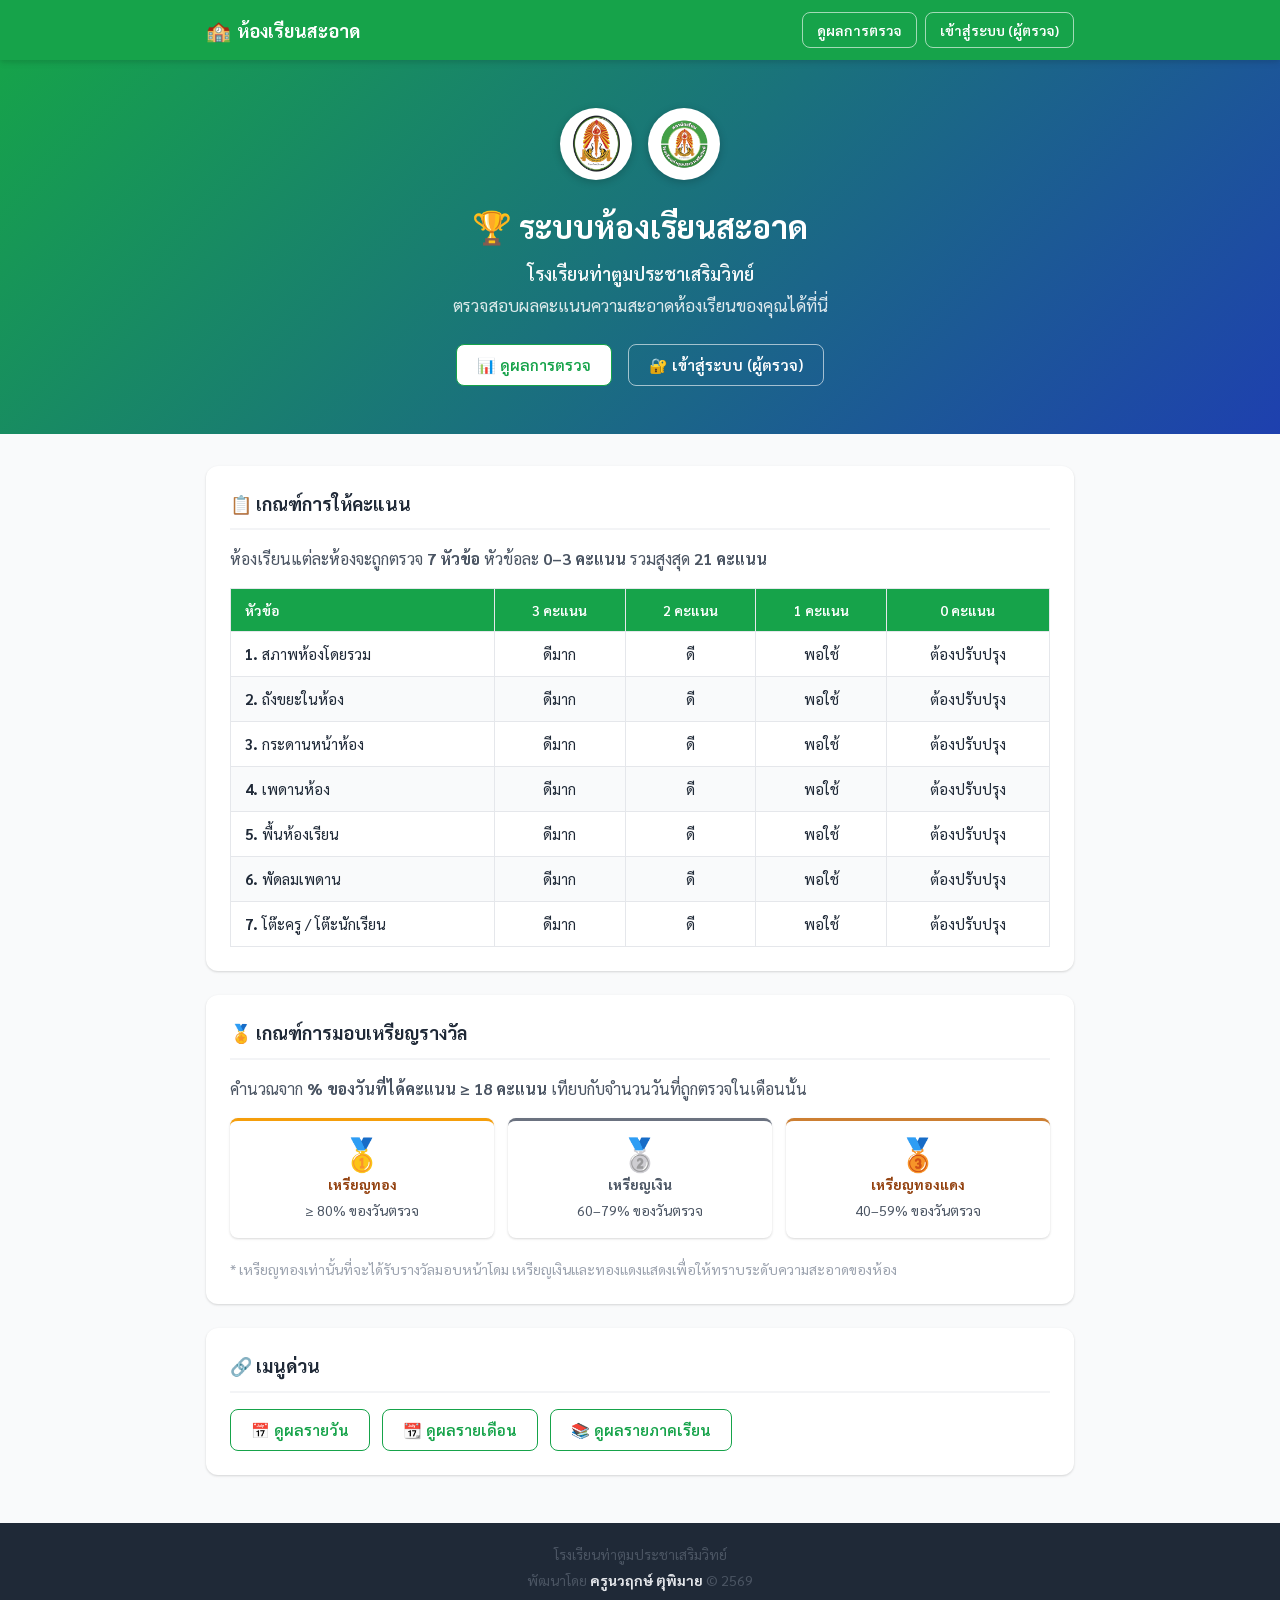
==== commit 6751b08a: "Update index.html" ====
--- a/index.html
+++ b/index.html
@@ -123,7 +123,7 @@
   <!-- ── Footer ─────────────────────────────────────────── -->
   <footer style="background:var(--gray-800); color:var(--gray-400); text-align:center; padding:1.25rem 1rem; font-size:.875rem;">
     <p>โรงเรียนท่าตูมประชาเสริมวิทย์</p>
-    <p style="margin-top:.25rem;">พัฒนาโดย <strong style="color:var(--gray-200);">ครูนวฤกษ์ ตุพิมาย</strong> © 2568</p>
+    <p style="margin-top:.25rem;">พัฒนาโดย <strong style="color:var(--gray-200);">ครูนวฤกษ์ ตุพิมาย</strong> © 2569</p>
   </footer>
   <script src="js/config.js"></script>
   <script src="js/auth.js"></script>
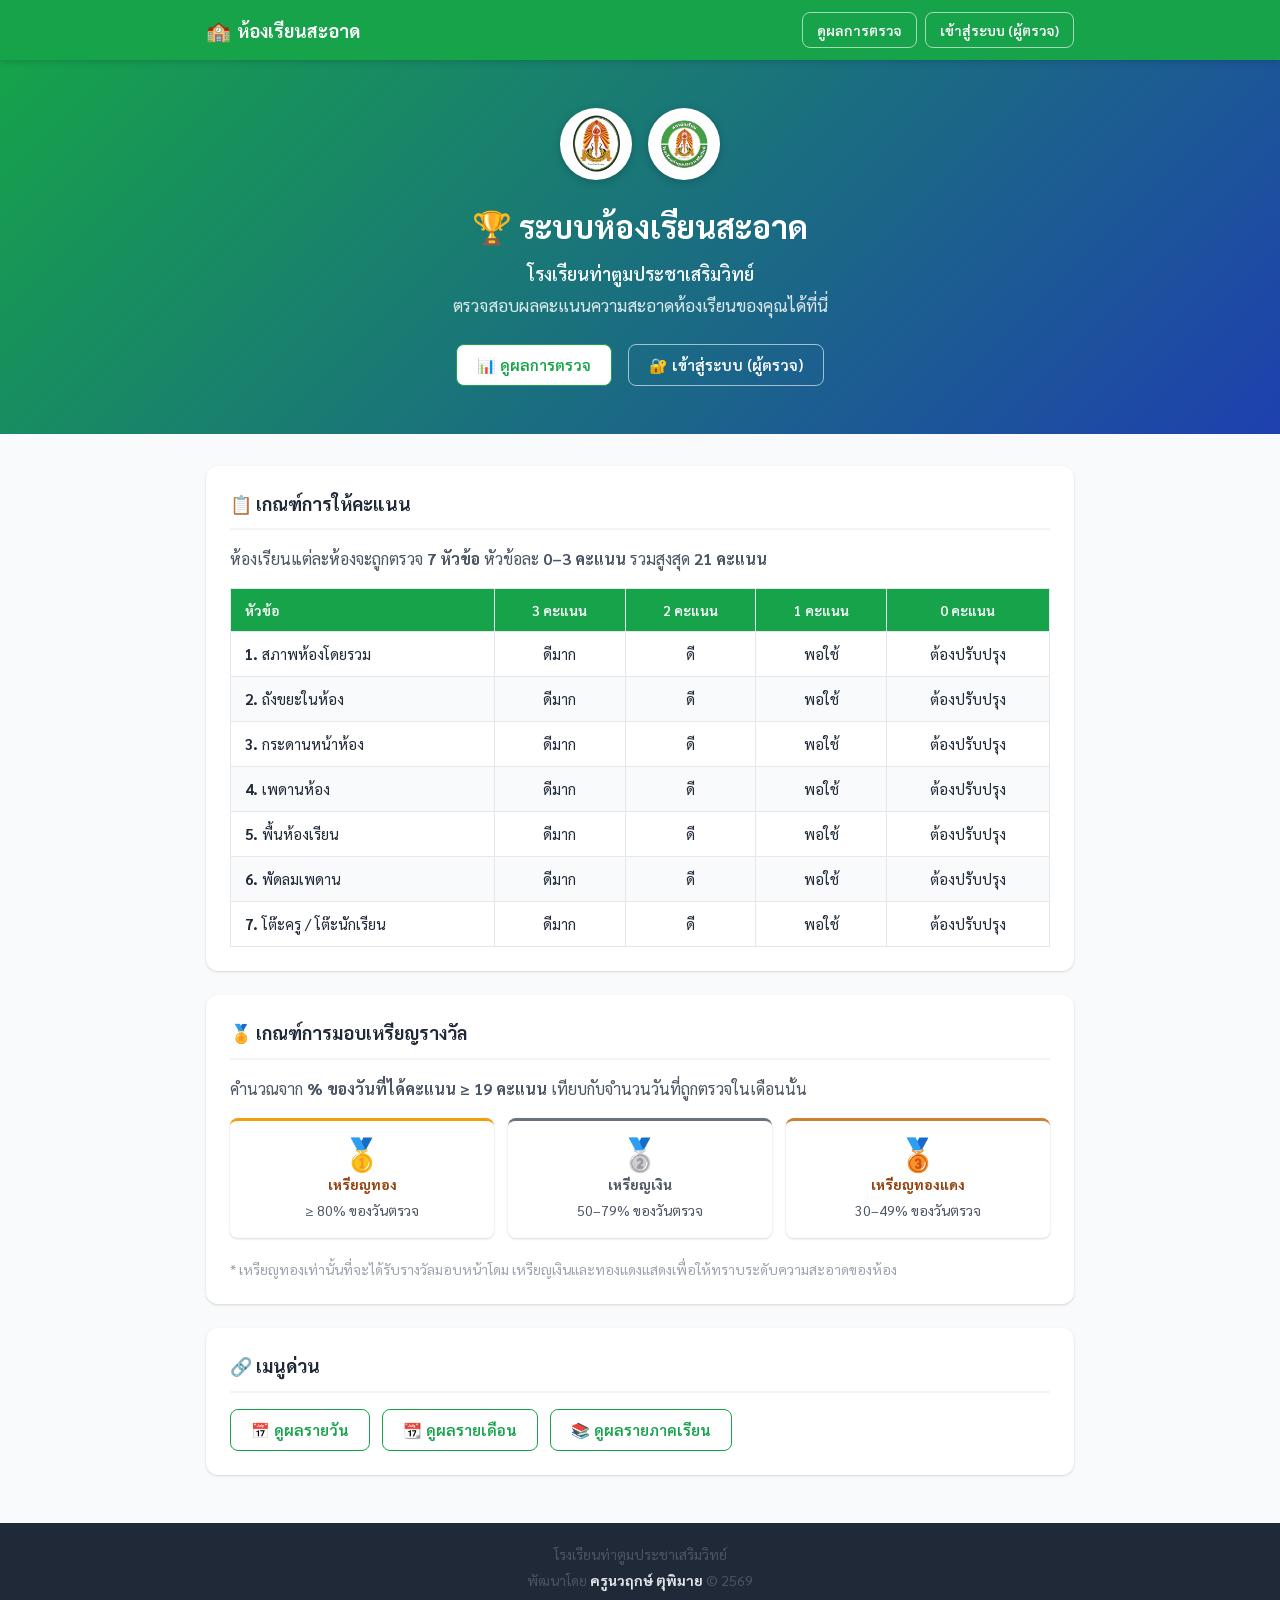
==== commit 4ef10fde: "Update index.html" ====
--- a/index.html
+++ b/index.html
@@ -76,7 +76,7 @@
     <div class="card mb-6">
       <div class="card-title">🏅 เกณฑ์การมอบเหรียญรางวัล</div>
       <p style="margin-bottom: 1rem;">
-        คำนวณจาก <strong>% ของวันที่ได้คะแนน ≥ 18 คะแนน</strong>
+        คำนวณจาก <strong>% ของวันที่ได้คะแนน ≥ 19 คะแนน</strong>
         เทียบกับจำนวนวันที่ถูกตรวจในเดือนนั้น
       </p>
       <div class="stat-grid">
@@ -88,12 +88,12 @@
         <div class="stat-box silver">
           <div class="stat-box-number">🥈</div>
           <div class="stat-box-label" style="font-weight:700; color:#4b5563;">เหรียญเงิน</div>
-          <div class="stat-box-label">60–79% ของวันตรวจ</div>
+          <div class="stat-box-label">50–79% ของวันตรวจ</div>
         </div>
         <div class="stat-box bronze">
           <div class="stat-box-number">🥉</div>
           <div class="stat-box-label" style="font-weight:700; color:#92400e;">เหรียญทองแดง</div>
-          <div class="stat-box-label">40–59% ของวันตรวจ</div>
+          <div class="stat-box-label">30–49% ของวันตรวจ</div>
         </div>
       </div>
       <p class="text-muted mt-2">
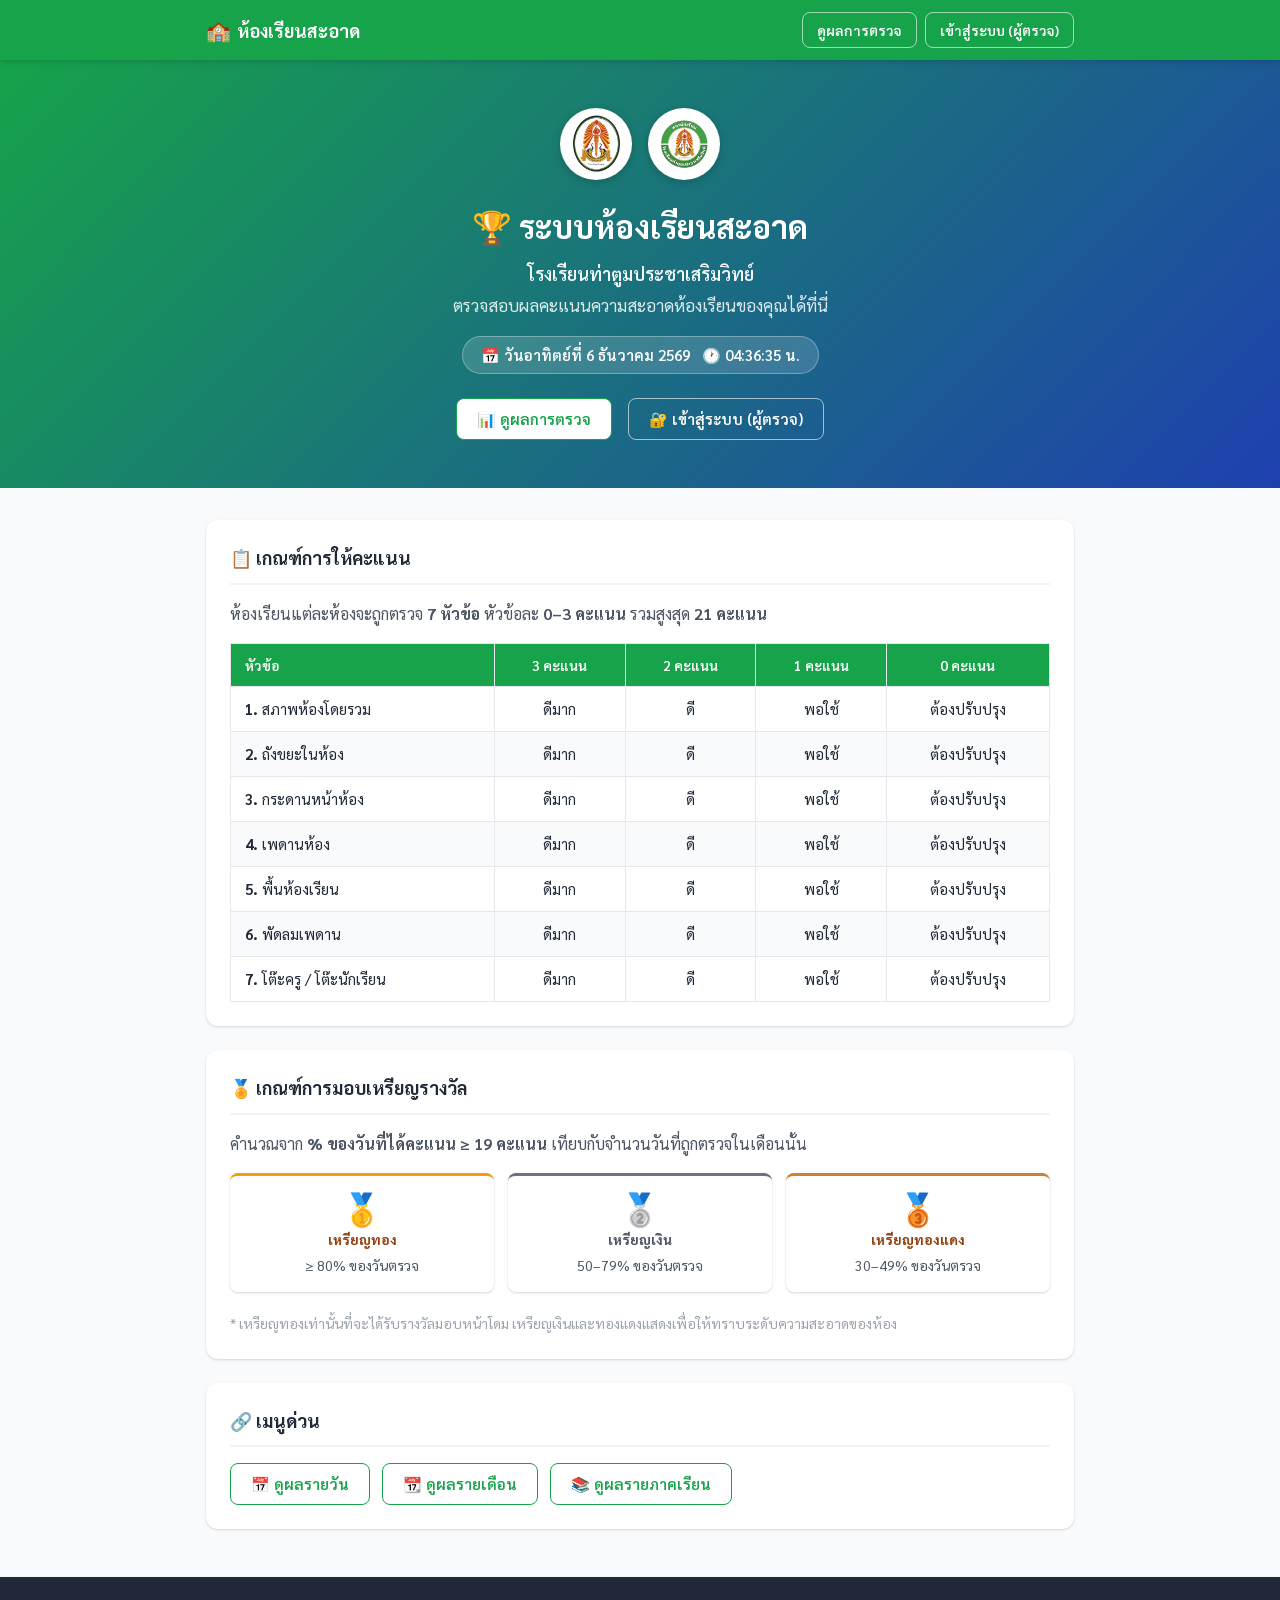
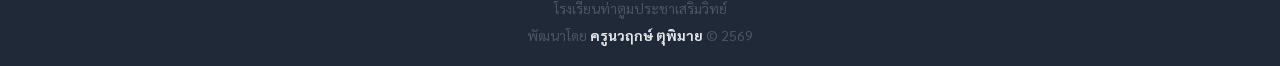
==== commit 5490efd9: "Update index.html" ====
--- a/index.html
+++ b/index.html
@@ -8,6 +8,47 @@
   <link rel="preconnect" href="https://fonts.gstatic.com" crossorigin />
   <link href="https://fonts.googleapis.com/css2?family=Sarabun:wght@400;500;600;700&display=swap" rel="stylesheet" />
   <link rel="stylesheet" href="css/style.css" />
+  <style>
+    /* ── โซนวันเวลาปัจจุบัน (อยู่ใน hero) ───────────────── */
+    .clock-pill {
+      display        : inline-flex;
+      align-items    : center;
+      justify-content: center;
+      flex-wrap      : wrap;
+      gap            : .25rem .75rem;
+      margin-top     : 1rem;
+      padding        : .4rem 1.125rem;
+      background     : rgba(255,255,255,.15);
+      border         : 1px solid rgba(255,255,255,.3);
+      border-radius  : 999px;
+      color          : var(--white);
+      font-size      : .9375rem;
+      font-weight    : 600;
+    }
+    .clock-time { font-variant-numeric: tabular-nums; }
+
+    /* ── กล่องประกาศ ───────────────────────────────────── */
+    .announce {
+      border-radius    : var(--radius-lg);
+      padding          : .875rem 1.125rem;
+      margin-bottom    : .75rem;
+      border           : 1px solid var(--gray-200);
+      border-left-width: 5px;
+      box-shadow       : var(--shadow);
+    }
+    .announce-title {
+      font-weight  : 700;
+      margin-bottom: .125rem;
+    }
+    .announce-msg {
+      white-space: pre-line;   /* เคารพการขึ้นบรรทัดใหม่ที่พิมพ์ในชีต */
+      color      : var(--gray-800);
+      word-break : break-word;
+    }
+    .announce-info    { background: var(--primary-light); border-left-color: var(--primary); }
+    .announce-warning { background: var(--warning-light); border-left-color: var(--warning); }
+    .announce-success { background: var(--success-light); border-left-color: var(--success); }
+  </style>
 </head>
 <body>
 
@@ -39,6 +80,13 @@
         โรงเรียนท่าตูมประชาเสริมวิทย์
       </p>
       <p>ตรวจสอบผลคะแนนความสะอาดห้องเรียนของคุณได้ที่นี่</p>
+
+      <!-- วันเวลาปัจจุบัน (อัปเดตทุกวินาที) -->
+      <div class="clock-pill" id="clock-pill">
+        <span id="clock-date">📅 กำลังโหลด...</span>
+        <span class="clock-time" id="clock-time"></span>
+      </div>
+
       <div class="hero-actions">
         <a href="report.html" class="btn btn-outline">📊 ดูผลการตรวจ</a>
         <a href="login.html" class="btn btn-ghost" id="hero-btn-inspector">🔐 เข้าสู่ระบบ (ผู้ตรวจ)</a>
@@ -48,6 +96,9 @@
 
   <!-- ── Content ────────────────────────────────────────── -->
   <main class="container" style="padding-bottom: 3rem;">
+
+    <!-- กล่องประกาศ (ดึงจาก Sheet "announcements" ซ่อนไว้จนกว่าจะมีประกาศ) -->
+    <div id="announcements" class="hidden"></div>
 
     <!-- เกณฑ์การตรวจ -->
     <div class="card mb-6">
@@ -129,6 +180,70 @@
   <script src="js/auth.js"></script>
   <script src="js/api.js"></script>
   <script>
+    // ── นาฬิกา / วันเวลาปัจจุบัน (เขตเวลาไทย แสดงปี พ.ศ.) ───
+    const dateFmt = new Intl.DateTimeFormat('th-TH', {
+      timeZone: 'Asia/Bangkok',
+      weekday : 'long',
+      day     : 'numeric',
+      month   : 'long',
+      year    : 'numeric'
+    });
+    const timeFmt = new Intl.DateTimeFormat('th-TH', {
+      timeZone  : 'Asia/Bangkok',
+      hour      : '2-digit',
+      minute    : '2-digit',
+      second    : '2-digit',
+      hourCycle : 'h23'
+    });
+
+    function tickClock() {
+      const now = new Date();
+      document.getElementById('clock-date').textContent = '📅 ' + dateFmt.format(now);
+      document.getElementById('clock-time').textContent = '🕐 ' + timeFmt.format(now) + ' น.';
+    }
+    tickClock();
+    setInterval(tickClock, 1000);
+
+    // ── กล่องประกาศ (ดึงจาก Sheet "announcements") ──────────
+    // ถ้าโหลดไม่ได้ จะซ่อนกล่องไว้เงียบๆ ไม่ให้หน้าหลักพัง
+    const ANNOUNCE_ICONS = { info: '📢', warning: '⚠️', success: '🎉' };
+
+    async function loadAnnouncements() {
+      const box = document.getElementById('announcements');
+      try {
+        const res = await API.getAnnouncements();
+        if (!res || !res.success || !res.items || res.items.length === 0) return;
+
+        res.items.forEach(item => {
+          const type = ANNOUNCE_ICONS[item.type] ? item.type : 'info';
+          const icon = ANNOUNCE_ICONS[type];
+
+          const div = document.createElement('div');
+          div.className = 'announce announce-' + type;
+
+          // ใช้ textContent เสมอ เพื่อไม่ให้โค้ดแปลกปลอมในชีตรันบนหน้าเว็บ
+          if (item.title) {
+            const t = document.createElement('div');
+            t.className   = 'announce-title';
+            t.textContent = icon + ' ' + item.title;
+            div.appendChild(t);
+          }
+
+          const m = document.createElement('div');
+          m.className   = 'announce-msg';
+          m.textContent = (item.title ? '' : icon + ' ') + item.message;
+          div.appendChild(m);
+
+          box.appendChild(div);
+        });
+
+        box.classList.remove('hidden');
+      } catch (_) {
+        // เงียบไว้
+      }
+    }
+    loadAnnouncements();
+
     // ── แสดงหัวข้อการตรวจในตาราง ────────────────────────
     const tbody = document.getElementById('criteria-table-body');
     CONFIG.CRITERIA.forEach((label, i) => {
